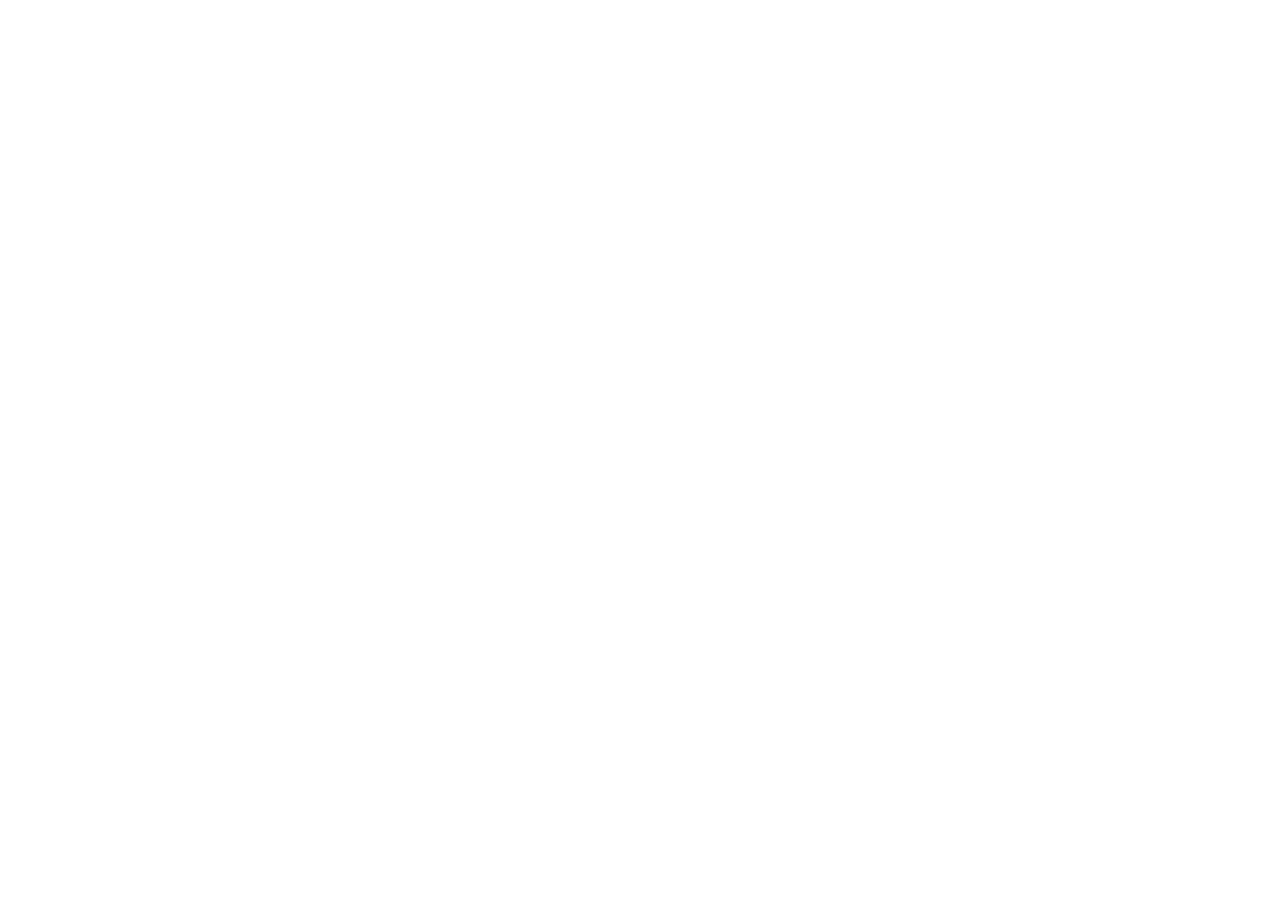
==== index.html @ 3d91ae89 "Initial commit" ====
<!DOCTYPE html>
<html lang="en">
<head>
    <meta charset="UTF-8">
    <meta http-equiv="X-UA-Compatible" content="IE=edge">
    <meta name="viewport" content="width=device-width, initial-scale=1.0">
    <title>Moon(s)</title>
</head>
<body>
    
</body>
</html>
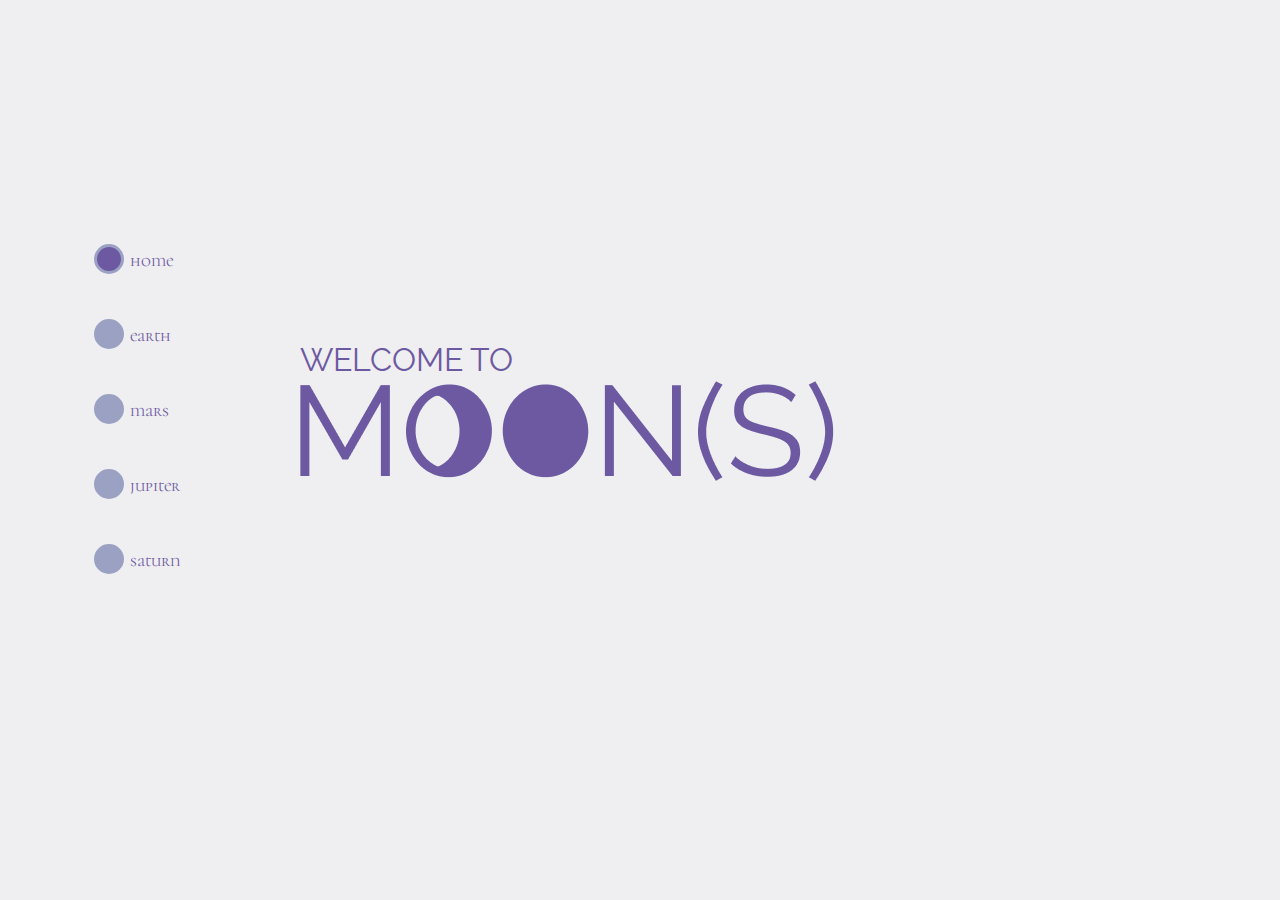
==== commit 682bf133: "created moon webpage" ====
--- a/index.html
+++ b/index.html
@@ -4,9 +4,23 @@
     <meta charset="UTF-8">
     <meta http-equiv="X-UA-Compatible" content="IE=edge">
     <meta name="viewport" content="width=device-width, initial-scale=1.0">
+    <link rel="preconnect" href="https://fonts.googleapis.com">
+    <link rel="preconnect" href="https://fonts.gstatic.com" crossorigin>
+    <link href="https://fonts.googleapis.com/css2?family=Cormorant+Unicase&family=Raleway:wght@300;400&display=swap" rel="stylesheet">
+    <link rel="stylesheet" href="style.css">
     <title>Moon(s)</title>
 </head>
-<body>
-    
+<body class="homepage-background">
+    <div data-spy="affix" id="dot-nav">
+    	<ul class="home-nav">
+	      <li class="awesome-tooltip active" title="Home"><a href="index.html">home</a></li>
+	      <li class="awesome-tooltip" title="Earth"><a href="earth.html">earth</a></li>
+	      <li class="awesome-tooltip" title="Mars"><a href="mars.html">mars</a></li>
+	      <li class="awesome-tooltip" title="Jupiter"><a href="jupiter.html">jupiter</a></li>
+          <li class="awesome-tooltip" title="Saturn"><a href="saturn.html">saturn</a></li>
+	    </ul>
+	</div>
+    <H1>WELCOME TO</H1>
+    <div class="logo"> <img src="Images/moons_logo.png"></div>
 </body>
 </html>--- a/style.css
+++ b/style.css
@@ -0,0 +1,104 @@
+/*font-family: 'Cormorant Unicase', serif;
+    font-family: 'Raleway', sans-serif; */
+    
+
+body { 
+    background-color: #EfEEF0;
+    font-family: 'Raleway', sans-serif;}
+
+.homepage-background {
+    background-image: url(../des341_project1/Images/homepage_background.png);}
+
+h1 { 
+    position: absolute;
+    width: 268px;
+    height: 47px;
+    left: 300px;
+    top: 320px;
+    font-family: 'Raleway', sans-serif;
+    font-weight: normal;
+    color: #6C59A2;
+}
+
+.logo {position: absolute;
+    width: 571px;
+    height: 165px;
+    left: 300px;
+    top: 348px;
+    display: flex;
+    align-items: center;
+    text-transform: uppercase;
+    }
+
+/*home-nav {
+    color: #6C59A2;
+    font-family: 'Cormorant Unicase', serif;
+    font-size: 17px;
+}*/
+
+#dot-nav{    
+    position: absolute;
+    width: 181px;
+    height: 474px;
+    left: 94px;
+    top: 199px;}
+
+a:link {
+    color: #6C59A2;
+     text-decoration: none;}
+      
+a:visited {
+    color: #6C59A2;
+    text-decoration: none;}
+      
+ a:hover {
+        text-decoration: none;}
+      
+a:active {
+    text-decoration: none;}
+    
+#dot-nav ul {
+        list-style: none;
+        margin:0;
+        padding: 0;}
+
+#dot-nav li {
+        position: relative;
+        background-color: #9BA1C2;
+        border:3px solid #9BA1C2;
+        border-radius: 15px 15px 15px 15px;
+        cursor: pointer;
+        padding: 8px;
+        height: 8px;
+        margin: 45px 10px 0px 0px;
+        width: 8px;
+        vertical-align:bottom;}
+
+#dot-nav li.active, #dot-nav li:hover {
+        background-color: #6C59A2;}
+    
+#dot-nav a {
+        outline: 0;
+        vertical-align:top;
+        margin: 0px 0px 0px 25px;
+        position: relative;
+        top:-5px;}
+
+.awesome-tooltip {
+    color: #6C59A2;
+    font-family: 'Cormorant Unicase', serif;
+    font-size: 17px;}
+
+
+.awesome-tooltip + .tooltip > .tooltip-inner {
+        /*background-color: #8e44ad;*/ 
+        color: #f5f5f5; 
+        border: 1px solid #6C59A2;}
+
+.awesome-tooltip + .tooltip.left > .tooltip-arrow{
+        top:50%;
+        right:0;
+        margin-top:-5px;
+        border-top:5px solid transparent;
+        border-bottom:5px solid transparent;
+        border-left:5px solid #6C59A2;}
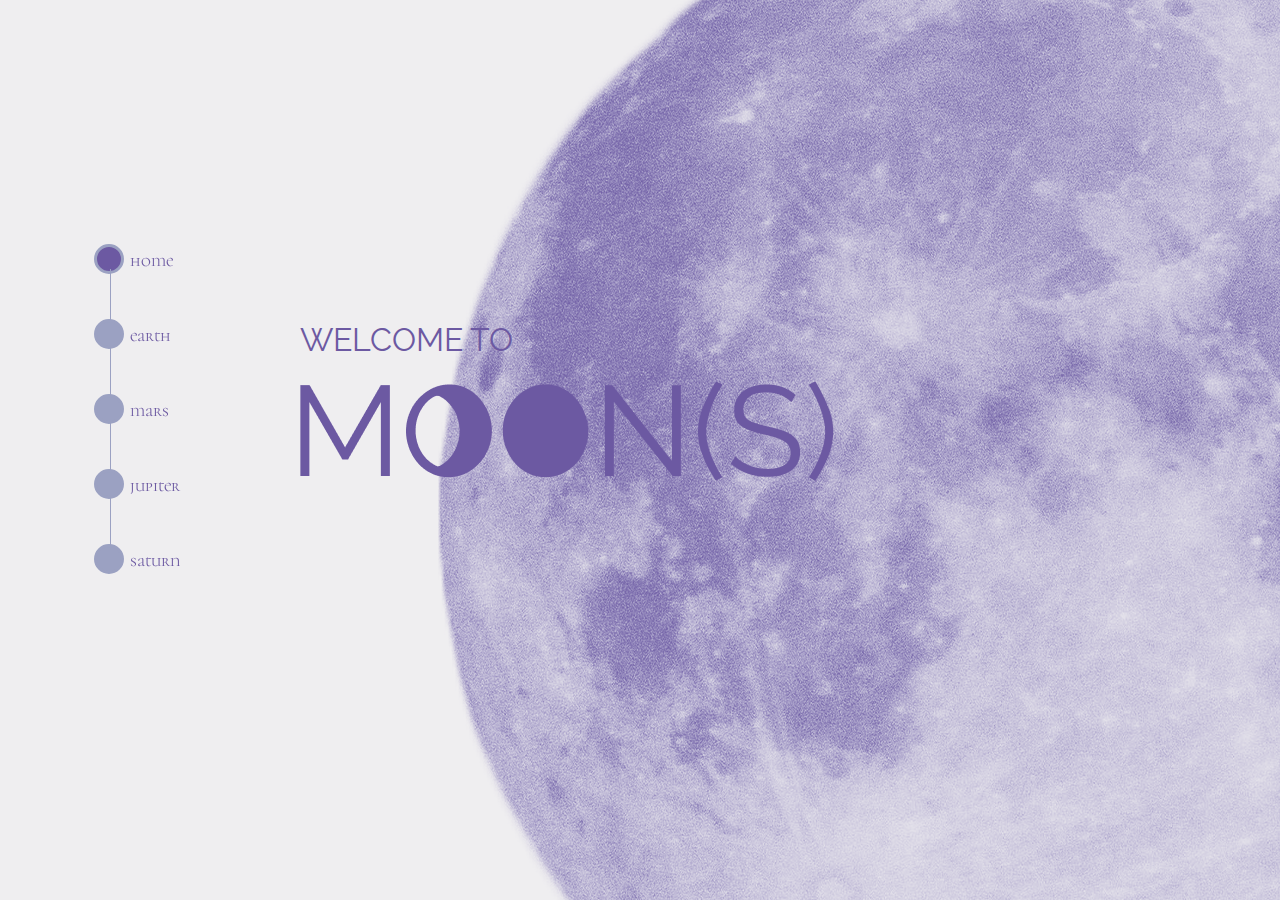
==== commit 5fa755b8: "worked on subpage" ====
--- a/index.html
+++ b/index.html
@@ -1,26 +1,27 @@
 <!DOCTYPE html>
 <html lang="en">
-<head>
-    <meta charset="UTF-8">
-    <meta http-equiv="X-UA-Compatible" content="IE=edge">
-    <meta name="viewport" content="width=device-width, initial-scale=1.0">
-    <link rel="preconnect" href="https://fonts.googleapis.com">
-    <link rel="preconnect" href="https://fonts.gstatic.com" crossorigin>
-    <link href="https://fonts.googleapis.com/css2?family=Cormorant+Unicase&family=Raleway:wght@300;400&display=swap" rel="stylesheet">
-    <link rel="stylesheet" href="style.css">
+  <head>
+    <meta charset="UTF-8" />
+    <meta http-equiv="X-UA-Compatible" content="IE=edge" />
+    <meta name="viewport" content="width=device-width, initial-scale=1.0" />
+    <link rel="preconnect" href="https://fonts.googleapis.com" />
+    <link rel="preconnect" href="https://fonts.gstatic.com" crossorigin />
+    <link href="https://fonts.googleapis.com/css2?family=Cormorant+Unicase&family=Raleway:wght@300;400&display=swap" rel="stylesheet" />
+    <link rel="stylesheet" href="style.css" />
     <title>Moon(s)</title>
-</head>
-<body class="homepage-background">
+  </head>
+  <body class="homepage-background homepage">
     <div data-spy="affix" id="dot-nav">
-    	<ul class="home-nav">
-	      <li class="awesome-tooltip active" title="Home"><a href="index.html">home</a></li>
-	      <li class="awesome-tooltip" title="Earth"><a href="earth.html">earth</a></li>
-	      <li class="awesome-tooltip" title="Mars"><a href="mars.html">mars</a></li>
-	      <li class="awesome-tooltip" title="Jupiter"><a href="jupiter.html">jupiter</a></li>
-          <li class="awesome-tooltip" title="Saturn"><a href="saturn.html">saturn</a></li>
-	    </ul>
-	</div>
-    <H1>WELCOME TO</H1>
-    <div class="logo"> <img src="Images/moons_logo.png"></div>
-</body>
-</html>+      <div class="line"></div>
+      <ul class="home-nav">
+        <li class="awesome-tooltip active" title="Home"><a href="index.html">home</a></li>
+        <li class="awesome-tooltip" title="Earth"><a href="earth.html">earth</a></li>
+        <li class="awesome-tooltip" title="Mars"><a href="mars.html">mars</a></li>
+        <li class="awesome-tooltip" title="Jupiter"><a href="jupiter.html">jupiter</a></li>
+        <li class="awesome-tooltip" title="Saturn"><a href="saturn.html">saturn</a></li>
+      </ul>
+    </div>
+    <h1>WELCOME TO</h1>
+    <div class="logo"><img src="Images/moons_logo.png" /></div>
+  </body>
+</html>
--- a/style.css
+++ b/style.css
@@ -1,104 +1,168 @@
 /*font-family: 'Cormorant Unicase', serif;
     font-family: 'Raleway', sans-serif; */
-    
 
-body { 
-    background-color: #EfEEF0;
-    font-family: 'Raleway', sans-serif;}
+body {
+  background-color: #efeef0;
+  font-family: 'Raleway', sans-serif;
+}
 
 .homepage-background {
-    background-image: url(../des341_project1/Images/homepage_background.png);}
-
-h1 { 
-    position: absolute;
-    width: 268px;
-    height: 47px;
-    left: 300px;
-    top: 320px;
-    font-family: 'Raleway', sans-serif;
-    font-weight: normal;
-    color: #6C59A2;
+  background-image: url(Images/homepage_background.png);
 }
 
-.logo {position: absolute;
-    width: 571px;
-    height: 165px;
-    left: 300px;
-    top: 348px;
-    display: flex;
-    align-items: center;
-    text-transform: uppercase;
-    }
+.homepage h1 {
+  position: absolute;
+  width: 268px;
+  height: 47px;
+  left: 300px;
+  top: 300px;
+  font-family: 'Raleway', sans-serif;
+  font-weight: normal;
+  color: #6c59a2;
+  white-space: nowrap;
+}
 
-/*home-nav {
-    color: #6C59A2;
-    font-family: 'Cormorant Unicase', serif;
-    font-size: 17px;
-}*/
+.logo {
+  position: absolute;
+  width: 571px;
+  height: 165px;
+  left: 300px;
+  top: 348px;
+  display: flex;
+  align-items: center;
+  text-transform: uppercase;
+}
 
-#dot-nav{    
-    position: absolute;
-    width: 181px;
-    height: 474px;
-    left: 94px;
-    top: 199px;}
+.home-nav {
+  z-index: 2;
+}
+
+#dot-nav {
+  position: fixed;
+  width: 181px;
+  height: 474px;
+  left: 94px;
+  top: 199px;
+}
+#dot-nav .line {
+  position: absolute;
+  top: 70px;
+  left: 16px;
+  border-left: 1px solid rgba(155, 161, 194, 1);
+  height: 280px;
+  z-index: 1;
+}
 
 a:link {
-    color: #6C59A2;
-     text-decoration: none;}
-      
+  color: #6c59a2;
+  text-decoration: none;
+}
+
 a:visited {
-    color: #6C59A2;
-    text-decoration: none;}
-      
- a:hover {
-        text-decoration: none;}
-      
+  color: #6c59a2;
+  text-decoration: none;
+}
+
+a:hover {
+  text-decoration: none;
+}
+
 a:active {
-    text-decoration: none;}
-    
+  text-decoration: none;
+}
+
 #dot-nav ul {
-        list-style: none;
-        margin:0;
-        padding: 0;}
+  list-style: none;
+  margin: 0;
+  padding: 0;
+}
 
 #dot-nav li {
-        position: relative;
-        background-color: #9BA1C2;
-        border:3px solid #9BA1C2;
-        border-radius: 15px 15px 15px 15px;
-        cursor: pointer;
-        padding: 8px;
-        height: 8px;
-        margin: 45px 10px 0px 0px;
-        width: 8px;
-        vertical-align:bottom;}
+  position: relative;
+  background-color: #9ba1c2;
+  border: 3px solid #9ba1c2;
+  border-radius: 15px 15px 15px 15px;
+  cursor: pointer;
+  padding: 8px;
+  height: 8px;
+  margin: 45px 10px 0px 0px;
+  width: 8px;
+  vertical-align: bottom;
+}
 
-#dot-nav li.active, #dot-nav li:hover {
-        background-color: #6C59A2;}
-    
+#dot-nav li.active,
+#dot-nav li:hover {
+  background-color: #6c59a2;
+}
+
 #dot-nav a {
-        outline: 0;
-        vertical-align:top;
-        margin: 0px 0px 0px 25px;
-        position: relative;
-        top:-5px;}
+  outline: 0;
+  vertical-align: top;
+  margin: 0px 0px 0px 25px;
+  position: relative;
+  top: -5px;
+}
 
 .awesome-tooltip {
-    color: #6C59A2;
-    font-family: 'Cormorant Unicase', serif;
-    font-size: 17px;}
-
+  color: #6c59a2;
+  font-family: 'Cormorant Unicase', serif;
+  font-size: 17px;
+}
 
 .awesome-tooltip + .tooltip > .tooltip-inner {
-        /*background-color: #8e44ad;*/ 
-        color: #f5f5f5; 
-        border: 1px solid #6C59A2;}
+  /*background-color: #8e44ad;*/
+  color: #f5f5f5;
+  border: 1px solid #6c59a2;
+}
 
-.awesome-tooltip + .tooltip.left > .tooltip-arrow{
-        top:50%;
-        right:0;
-        margin-top:-5px;
-        border-top:5px solid transparent;
-        border-bottom:5px solid transparent;
-        border-left:5px solid #6C59A2;}
+.awesome-tooltip + .tooltip.left > .tooltip-arrow {
+  top: 50%;
+  right: 0;
+  margin-top: -5px;
+  border-top: 5px solid transparent;
+  border-bottom: 5px solid transparent;
+  border-left: 5px solid #6c59a2;
+}
+.subpage main {
+  display: flex;
+  flex-wrap: wrap;
+  margin-left: 270px;
+}
+.subpage main .left {
+  flex: 58%;
+  border-left: 1px solid rgba(155, 161, 194, 1);
+}
+.subpage main .right {
+  flex: 38%;
+  border-left: 1px solid rgba(155, 161, 194, 1);
+}
+.subpage img {
+  width: 100%;
+}
+.subpage header {
+  display: flex;
+  justify-content: space-between;
+  width: 100%;
+}
+.subpage .content {
+  padding: 16px;
+}
+hr {
+  border-top: 1px solid rgba(155, 161, 194, 1);
+  box-shadow: none;
+}
+.moon-img {
+  position: relative;
+}
+.subpage h2 {
+  font-size: 96px;
+}
+.moon-img h2 {
+  position: absolute;
+  top: 40px;
+  right: 0;
+}
+.moon-img img {
+  display: inline-block;
+  width: 80%;
+}
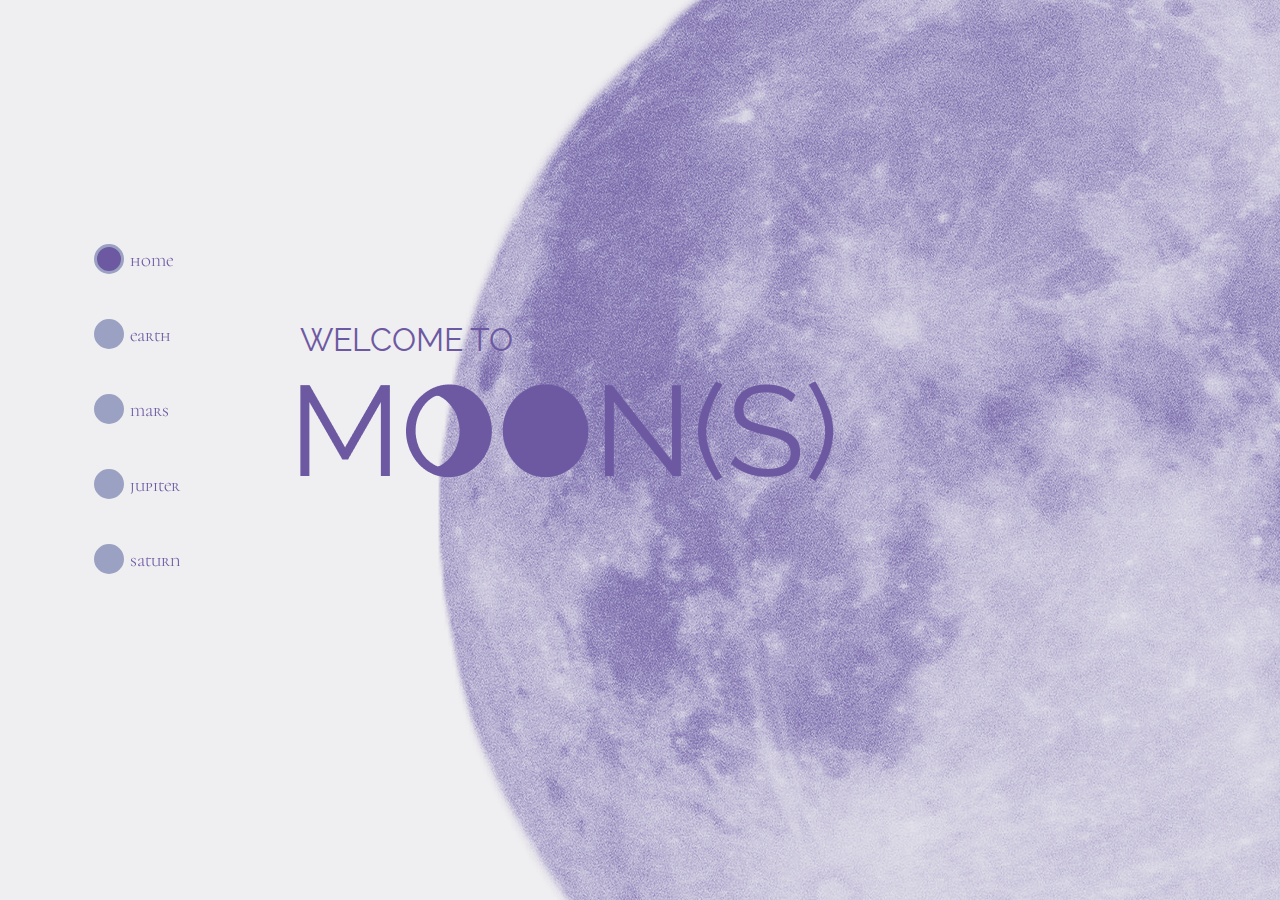
==== commit 4b1f7207: "finished coding website" ====
--- a/index.html
+++ b/index.html
@@ -12,7 +12,7 @@
   </head>
   <body class="homepage-background homepage">
     <div data-spy="affix" id="dot-nav">
-      <div class="line"></div>
+    
       <ul class="home-nav">
         <li class="awesome-tooltip active" title="Home"><a href="index.html">home</a></li>
         <li class="awesome-tooltip" title="Earth"><a href="earth.html">earth</a></li>
@@ -20,6 +20,7 @@
         <li class="awesome-tooltip" title="Jupiter"><a href="jupiter.html">jupiter</a></li>
         <li class="awesome-tooltip" title="Saturn"><a href="saturn.html">saturn</a></li>
       </ul>
+    
     </div>
     <h1>WELCOME TO</h1>
     <div class="logo"><img src="Images/moons_logo.png" /></div>
--- a/style.css
+++ b/style.css
@@ -4,6 +4,7 @@
 body {
   background-color: #efeef0;
   font-family: 'Raleway', sans-serif;
+  margin-right: 65px;
 }
 
 .homepage-background {
@@ -90,8 +91,9 @@
   vertical-align: bottom;
 }
 
-#dot-nav li.active,
-#dot-nav li:hover {
+
+#dot-nav li:hover,
+#dot-nav li.active{
   background-color: #6c59a2;
 }
 
@@ -104,7 +106,6 @@
 }
 
 .awesome-tooltip {
-  color: #6c59a2;
   font-family: 'Cormorant Unicase', serif;
   font-size: 17px;
 }
@@ -112,7 +113,6 @@
 .awesome-tooltip + .tooltip > .tooltip-inner {
   /*background-color: #8e44ad;*/
   color: #f5f5f5;
-  border: 1px solid #6c59a2;
 }
 
 .awesome-tooltip + .tooltip.left > .tooltip-arrow {
@@ -146,6 +146,11 @@
 }
 .subpage .content {
   padding: 16px;
+  font-family: 'Raleway', sans-serif;
+  line-height: 21px;
+  margin-top: -23px;
+  margin-bottom: 0px;
+  color: #9ba1c2;
 }
 hr {
   border-top: 1px solid rgba(155, 161, 194, 1);
@@ -155,14 +160,81 @@
   position: relative;
 }
 .subpage h2 {
-  font-size: 96px;
+  font-family: 'Raleway', sans-serif;
+  font-weight: lighter;
+  font-size: 90px;
+  color: #6c59a2;
 }
 .moon-img h2 {
   position: absolute;
-  top: 40px;
-  right: 0;
-}
+  top: 150px;
+  right: 30PX;
+}
+.subpage h4 {
+  font-family: 'Raleway', sans-serif;
+  font-weight: lighter;
+  font-size: 90px;
+  color: #6c59a2;
+}
+.moon-img h4 {
+  position: absolute;
+  top: 620px;
+  right: 30PX;
+}
+
+.subpage h5 {
+  font-family: 'Raleway', sans-serif;
+  font-weight: lighter;
+  font-size: 90px;
+  color: #6c59a2;
+}
+.moon-img h5 {
+  position: absolute;
+  top: 1080px;
+  right: 30PX;
+}
+
 .moon-img img {
   display: inline-block;
   width: 80%;
 }
+
+header {
+color: #6C59A2;
+font-family: 'Cormorant Unicase', serif;
+font-size: 30pt;
+}
+h3 {
+  color: #9BA1C2;
+  font-family: 'Cormorant Unicase', serif;
+  font-weight: lighter;
+  font-size: 30pt;
+  margin-left: 30px;
+  }
+.moon-img hr {
+  margin-top: -40px;
+  margin-left: 30px;
+  margin-right: 30px;
+}
+.moon-info {
+  font-family: 'Raleway', sans-serif;
+  padding-top: 16px;
+  line-height: 21px;
+  margin-top: -23px;
+  margin-left: 30px;
+  margin-right: 30px;
+  color: #9ba1c2;
+}
+.texture {
+  display: inline-block;
+  width: 125%;
+  margin-top: -100px;
+}
+header .name {
+margin-left: 300px;
+margin-bottom: 40px;
+}
+
+.right-img{
+  margin-top: 200px;
+}
